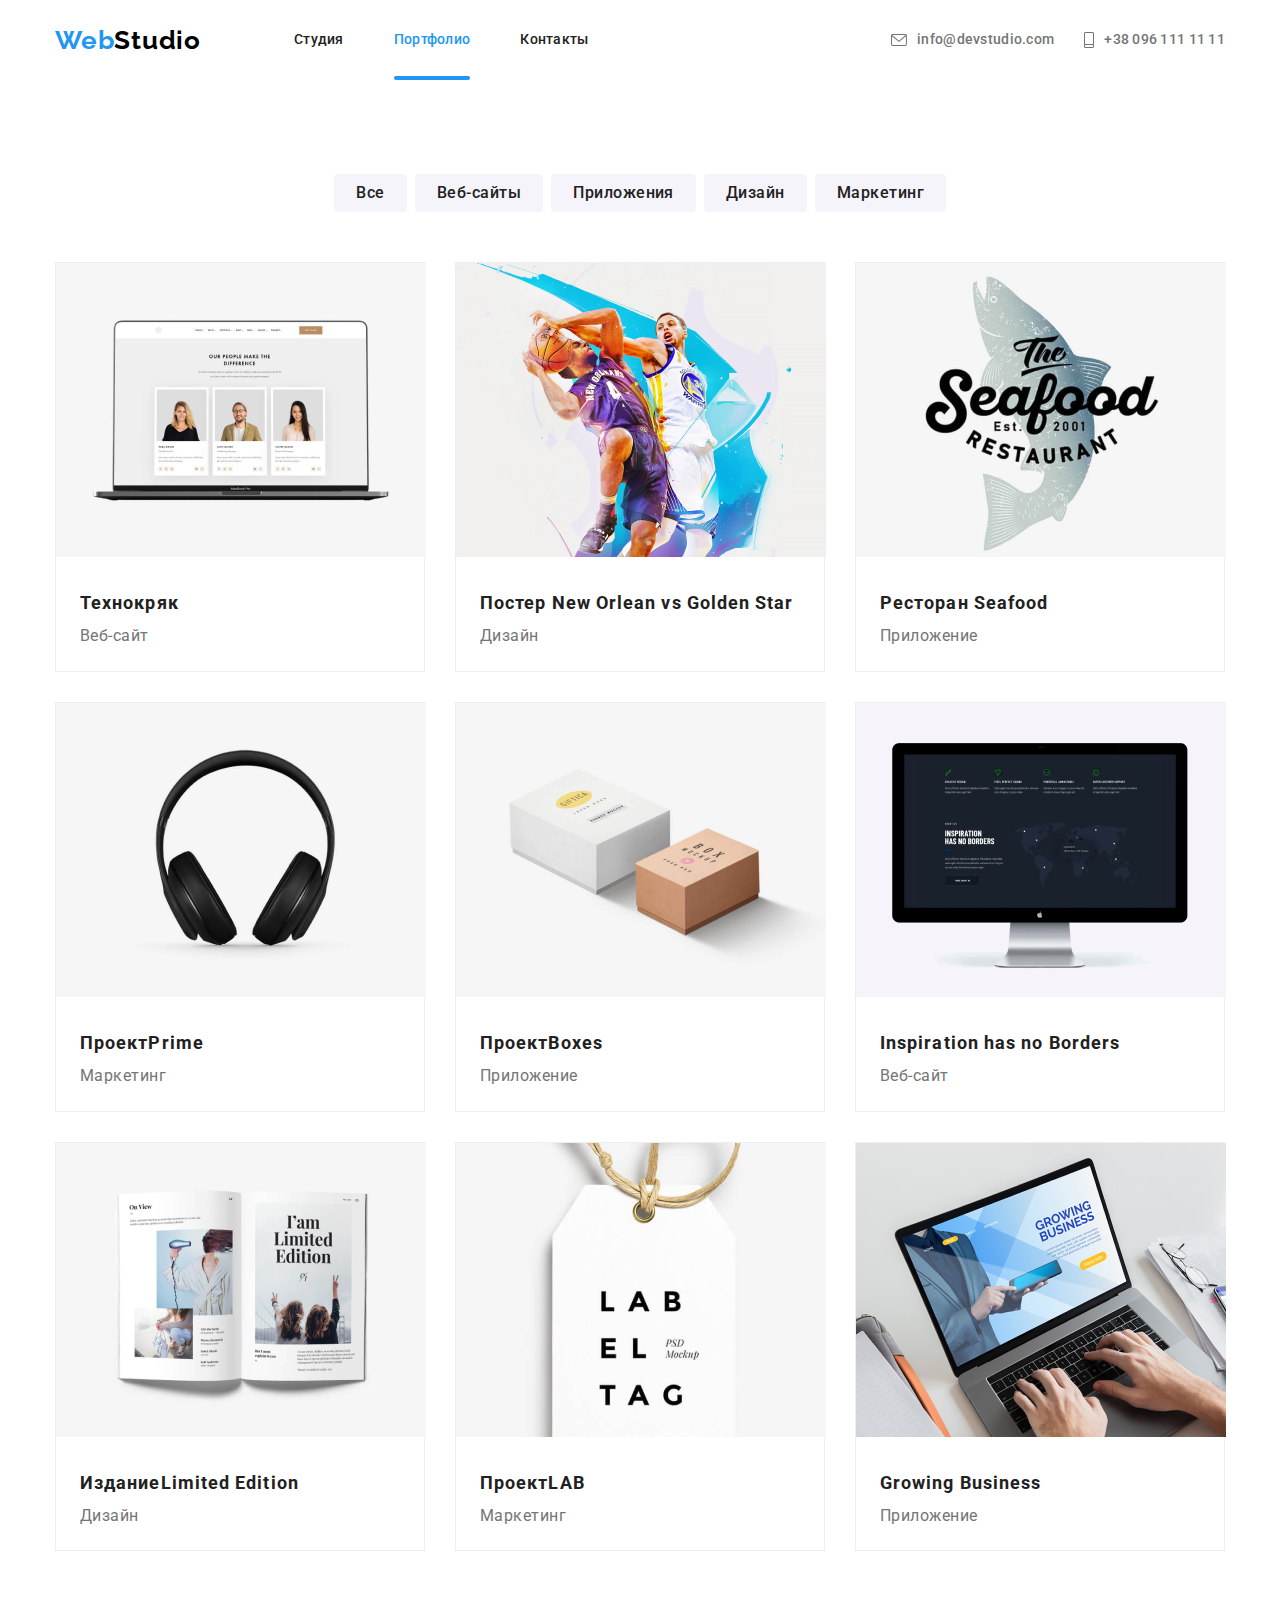
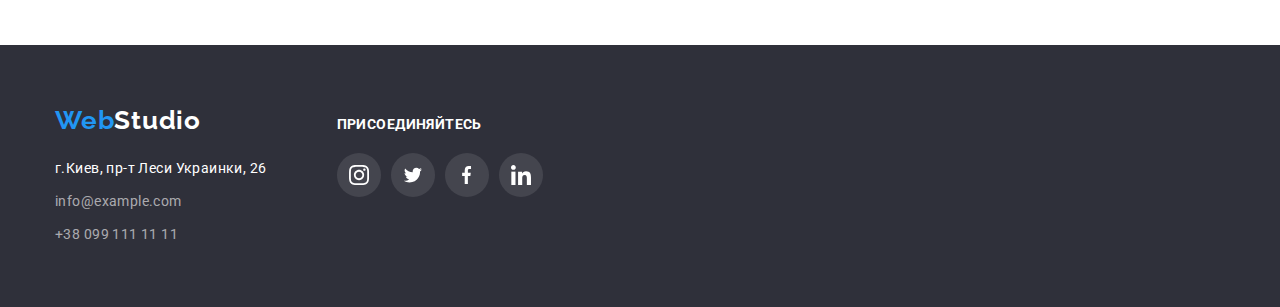
==== portfolio.html @ 663697dc "start footer" ====
<!DOCTYPE html>
<html lang="ru">
<head>
    <meta charset="UTF-8">
    <meta http-equiv="X-UA-Compatible" content="IE=edge">
    <meta name="viewport" content="width=device-width, initial-scale=1.0">
    <title>portfolio</title>
    <link rel="preconnect" href="https://fonts.googleapis.com">
    <link href="https://fonts.googleapis.com/css2?family=Raleway:wght@700&family=Roboto:wght@400;500;700;900&display=swap" rel="stylesheet">
    <link rel="preconnect" href="https://fonts.gstatic.com" crossorigin>
    <link rel="stylesheet" href="./css/modern-normalize.css">
    <link rel="stylesheet" href="./css/styles.css">
</head>
<body>
    <!--Шапка-->
    <header class="section-header">
        <!--Навигация-->
        <div class="container main-nav">
            <nav class="main-nav">
                <a class="logo link" href="/">Web<span class="logo-dark">Studio</span></a>
                <ul class="site-nav">
                     <li class="item"><a class="link" href="./index.html">Студия</a></li>
                     <li class="item"><a class="link current" href="./portfolio.html">Портфолио</a></li>
                     <li class="item"><a class="link" href="">Контакты</a></li>
                </ul>
            </nav>
            <ul class="contact-nav">
                <li class="contact-nav-item">
                <a href="mailto:info@devstudio.com" class="contact-nav-link">
                    <svg class="contact-nav-icon" 
                         width="16px" 
                         height="12px">
                        <use href="./images/icons.svg#icon-mail"></use>
                    </svg>info@devstudio.com</a>
                </li>         
                <li class="contact-nav-item">
                <a href="tel:+380991111111" class="contact-nav-link">
                    <svg class="contact-nav-icon" 
                         width="10px" 
                         height="16px" ><use href="./images/icons.svg#icon-phone"></use>
                    </svg>+38 096 111 11 11</a>
                </li>
            </ul>  
        </div>
    </header>
    <!----------Main-->
    <main>
    <!--Навигация-->
    <section class="section">
        <div class="container portfolio">
            <h1 class="visually-hidden">our works</h1>
            <ul class="filtr">
                <li class="item"><button class="button" type="button">Все</button></li>
                <li class="item"><button class="button" type="button">Веб-сайты</button></li>
                <li class="item"><button class="button" type="button">Приложения</button></li>
                <li class="item"><button class="button" type="button">Дизайн</button></li>
                <li class="item"><button class="button"  class="button-p"type="button">Маркетинг</button></li>
            </ul>
            <ul class="projects">
                <li class="projects-item">
                    <a href="" class="projects-link">
                        <div class="projects-item-wrap">
                            <img src="./images/img (2).png" alt="" width="370" height="294">
                            <p class="projects-link-text">Технокряк это современная площадка распространения коронавируса. Компании используют эту платформу для цифрового шпионажа и атак на защищённые сервера конкурентов.</p>
                        </div>
                            <div class="name-project">
                                <h2 class="projects-title">Технокряк</h2>
                                <p class="projects-text">Веб-сайт</p>
                            </div>
                    </a>
                </li>
                <li class="projects-item">
                    <a href="" class="projects-link">
                        <div class="projects-item-wrap">
                        <img src="./images/img (3).png" alt="" width="370" height="294">
                        <p class="projects-link-text">Технокряк это современная площадка распространения коронавируса. Компании используют эту платформу для цифрового шпионажа и атак на защищённые сервера конкурентов.</p>
                        </div>
                        <div class="name-project">
                            <h2 class="projects-title">Постер <span lang="en">New Orlean vs Golden Star</span></h2>
                            <p class="projects-text">Дизайн</p>
                        </div>
                    </a>
                </li>
                <li class="projects-item">
                    <a href="" class="projects-link">
                        <div class="projects-item-wrap">
                        <img src="./images/img.png" alt="" width="370" height="294">
                        <p class="projects-link-text"> Технокряк это современная площадка распространения коронавируса. Компании используют эту платформу для цифрового шпионажа и атак на защищённые сервера конкурентов.</p>
                        </div>
                        <div class="name-project">
                            <h2 class="projects-title">Ресторан <span lang="en">Seafood</span></h2>
                            <p class="projects-text">Приложение</p>
                        </div>
                    </a>
                </li>
                <li class="projects-item">
                    <a href="" class="projects-link">
                        <div class="projects-item-wrap">
                        <img src="./images/img (1).png" alt="" width="370" height="294">
                        <p class="projects-link-text"> Технокряк это современная площадка распространения коронавируса. Компании используют эту платформу для цифрового шпионажа и атак на защищённые сервера конкурентов.</p>
                        </div>
                        <div class="name-project">
                            <h2 class="projects-title">Проект<span lang="en">Prime</span></h2>
                            <p class="projects-text">Маркетинг</p>
                        </div>
                    </a>
                </li>
                <li class="projects-item">
                    <a href="" class="projects-link">
                        <div class="projects-item-wrap">
                        <img src="./images/img (4).png" alt="" width="370" height="294">
                        <p class="projects-link-text"> Технокряк это современная площадка распространения коронавируса. Компании используют эту платформу для цифрового шпионажа и атак на защищённые сервера конкурентов.</p>
                        </div>
                        <div class="name-project">
                            <h2 class="projects-title">Проект<span lang="en">Boxes</span></h2>
                            <p class="projects-text">Приложение</p>
                        </div>
                    </a>
                </li>
                <li class="projects-item">
                    <a href="" class="projects-link">
                        <div class="projects-item-wrap">
                        <img src="./images/img (5).png" alt="" width="370" height="294">
                        <p class="projects-link-text"> Технокряк это современная площадка распространения коронавируса. Компании используют эту платформу для цифрового шпионажа и атак на защищённые сервера конкурентов.</p>
                        </div>
                        <div class="name-project">
                            <h2 class="projects-title"><span lang="en">Inspiration has no Borders</span></h2>
                            <p class="projects-text">Веб-сайт</p>
                        </div>
                    </a>
                </li>
                <li class="projects-item">
                    <a href="" class="projects-link">
                        <div class="projects-item-wrap">
                        <img src="./images/img (6).png" alt="" width="370" height="294">
                        <p class="projects-link-text"> Технокряк это современная площадка распространения коронавируса. Компании используют эту платформу для цифрового шпионажа и атак на защищённые сервера конкурентов.</p>
                        </div>
                        <div class="name-project">
                            <h2 class="projects-title">Издание<span lang="en">Limited Edition</span></h2>
                            <p class="projects-text">Дизайн</p>
                        </div>
                    </a>    
                </li>
                <li class="projects-item">
                    <a href="" class="projects-link">
                        <div class="projects-item-wrap">
                        <img src="./images/img (7).png" alt="" width="370" height="294">
                        <p class="projects-link-text"> Технокряк это современная площадка распространения коронавируса. Компании используют эту платформу для цифрового шпионажа и атак на защищённые сервера конкурентов.</p>
                        </div>                        
                        <div class="name-project">
                            <h2 class="projects-title">Проект<span lang="en">LAB</span></h2>
                            <p class="projects-text">Маркетинг</p>
                        </div>
                    </a>
                    </li>
                <li class="projects-item">
                    <a href="" class="projects-link">
                        <div class="projects-item-wrap">
                        <img src="./images/img (8).png" alt="" width="370" height="294">
                        <p class="projects-link-text"> Технокряк это современная площадка распространения коронавируса. Компании используют эту платформу для цифрового шпионажа и атак на защищённые сервера конкурентов.</p>
                        </div>
                        <div class="name-project">
                            <h2 class="projects-title"><span lang="en">Growing Business</span></h2>
                            <p class="projects-text">Приложение</p>
                        </div>
                    </a>
                </li>
            </ul>
        </div>
    </section>
    </main>
    <!--Подвал-->
    <footer class="footer-section">
        <div class="container">
            <div class="nav-footer">
                 <div class="contact-social-link">
                     <a class="logo link" href="/">Web<span class="logo-light">Studio</span></a>
                     <address class="address">
                         <ul class="footer">
                             <li class="footer-item"><a class="footer-adress" href="https://goo.gl/maps/55i3DgBXtHAcoqPj8" target="_blank">г.Киев, пр-т Леси Украинки, 26</a></li>
                             <li class="footer-item"><a class="footer-link" href="mailto:info@example.com">info@example.com</a></li>
                             <li class="footer-item"><a class="footer-link" href="tel:+380991111111">+38 099 111 11 11</a></li>
                         </ul>    
                     </address>
                 </div>
                 <div class="join-social-link">
                     <h2 class="join">ПРИСОЕДИНЯЙТЕСЬ</h2>
                         <ul class="footer-social-list">
                             <li class="footer-social-item">
                                 <a href="" class="footer-social-link">
                                     <svg class="footer-social-icon" width="20" height="20">
                                        <use href="./images/icons.svg#icon-inst"></use>
                                     </svg>
                                 </a>
                             </li>
                             <li class="footer-social-item">
                                <a href="" class="footer-social-link">
                                    <svg class="footer-social-icon" width="20" height="16.25">
                                        <use href="./images/icons.svg#icon-twitter"></use>
                                    </svg> 
                                </a>
                            </li>
                            <li class="footer-social-item">
                                <a href="" class="footer-social-link">
                                    <svg class="footer-social-icon" width="10" height="20">
                                        <use href="./images/icons.svg#icon-fb"></use>
                                    </svg>
                                </a>
                            </li>
                            <li class="footer-social-item">
                                <a href="" class="footer-social-link">
                                    <svg class="footer-social-icon" width="20" height="20">
                                        <use href="./images/icons.svg#icon-linkedin"></use>
                                    </svg>
                                </a>
                            </li>
                         </ul>
                 </div>
            </div>
        </div>    
    </footer>
</body>    
</html>
---- css/styles.css ----
/* цвет основного текста #212121 */
/* вторичный цвет #757575 */
/* синий #2196F3 */
/* белый #FFFFFF */
/* банер фон #2F303A */

:root {
    --primery-text-color: #212121;
    --secondary-text-color: #757575;
    --blue: #2196F3;
    --white: #FFFFFF;
    --banner: #2F303A;
}

body {
    font-family: Roboto, sans-serif;
    font-size: 14px;
    line-height: 1.71;
    letter-spacing: 0.03em;
    color: var(--secondary-text-color);
}

h1, h2, h3, p {
    margin: 0;
}

ul {
    margin: 0;
    padding: 0;
    list-style: none;
}

.section{
    max-width: 1600px;
    margin: 0 auto;
    padding: 94px 0;
}

.container{
    width: 1200px;
    padding-left: 15px;
    padding-right: 15px;
    margin-left: auto;
    margin-right: auto;
}

/* ---------скрытое---------- */

.visually-hidden {
    position: absolute;
    clip: rect(0 0 0 0);
    width: 1px;
    height: 1px;
    margin: -1px;
    border: 0;
    padding: 0;
    overflow: hidden;
}

/* ------------------------Шапка------------------------------ */

.section-header{
    max-width: 1600px;
    margin: 0 auto;
    border-bottom: 1px;
    background-color: var(--white);
}

.logo{
    font-family: Raleway, sans-serif;
    font-weight: 700;
    font-size: 26px;
    line-height: 1.19;
    letter-spacing: 0.03em;
    color: var(--blue);
}

.logo-dark{
    color: #000;
}

.logo-light{
    color: #FFF;
}

/* ----------------Навигация-------------------- */

.main-nav{
    display: flex;
    align-items: center;
}

.site-nav{
    display: flex;
    margin-left: 93px;
}

.site-nav .item:not(:last-child){
    margin-right: 50px;
}

.contact-nav{
    display: flex;
    margin-left: auto;
}
  
.site-nav .link {
    padding: 32px 0;
    display: flex;
    position: relative;

    font-weight: 500;
    font-size: 14px;
    line-height: 1.14;
    letter-spacing: 0.02em;
    color: var(--primery-text-color);
}

.site-nav .link.current{
    color: var(--blue);
}

.current::after {
    content: '';
    width: 100%;
    height: 4px;
    position: absolute;
    display: block;
    bottom: 0;

    background: #2196F3;
    border-radius: 2px;
}

.link, .contact-nav-link {
    text-decoration: none;
    transition: color 250ms cubic-bezier(0.4, 0, 0.2, 1);
}


.link:hover,
.link:focus{
    color: var(--blue);
} 

.contact-nav-link:hover,
.contact-nav-link:focus{
    color: var(--blue);
}


.contact-nav {
    display: flex;
}

.contact-nav-item{
    display: flex;
}

.contact-nav-link{
    align-items: center;
    padding: 32px 0;
    display: flex;
 
    font-weight: 500;
    font-size: 14px;
    line-height: 1.14;
    letter-spacing: 0.02em;
    color: var(--secondary-text-color);
    transition: color 250ms cubic-bezier(0.4, 0, 0.2, 1);
}

.contact-nav-item + .contact-nav-item{
    margin-left: 30px;
}

.contact-nav-icon{
    margin-right: 10px;
    fill: currentColor;
}

/* -----------------------кнопка--------------------------*/

.button{
    border-radius: 4px;
    padding: 10px 25px;
    min-width: 186px;
    border: transparent;

    font-weight: 700;
    font-size: 16px;
    line-height: 1.62;
    text-align: center;
    cursor: pointer;

    color: var(--white);
    background-color:var(--blue);

    transition: color 250ms cubic-bezier(0.4, 0, 0.2, 1), background-color 250ms cubic-bezier(0.4, 0, 0.2, 1);
}

.filtr .button{

    border-radius: 4px;
    min-width: 73px;
    padding: 6px 22px;
    border: transparent;

    font-weight: 500;
    font-size: 16px;
    line-height: 1.62;
    cursor: pointer;
    letter-spacing: 0.03em;

    color: var(--primery-text-color);
    background-color: #F5F4FA;
    transition: color 250ms cubic-bezier(0.4, 0, 0.2, 1), background-color 250ms cubic-bezier(0.4, 0, 0.2, 1); 
}

.button:hover,
.button:focus{
    cursor: pointer;
    color: var(--white);
    background-color: var(--blue);
    box-shadow: 0px 4px 4px rgba(0, 0, 0, 0.15);
    
}

/* ---------------------Подвал----------------- */

.nav-footer{
    display: flex;
    align-items: baseline;
}

.address{
    margin-top: 20px;
}

.join-social-link{
    margin-left: 70px;
}

.join{
    font-family: Roboto;
    font-style: normal;
    font-weight: bold;
    font-size: 14px;
    line-height: 1.14;
    letter-spacing: 0.03em;
    text-transform: uppercase;

    color: var(--white);
}

.footer-section{
    padding-top: 60px;
    padding-bottom: 60px;

    background-color: var(--banner);
}

.footer .footer-item + .footer-item {
    margin-top: 9px;
}

.footer-link{
    text-decoration: none;
    font-style: normal;
    font-weight: 400;
    font-size: 14px;
    line-height: 1.71;
    letter-spacing: 0.03em;
    color: rgba(255, 255, 255, 0.6);
}

.footer-adress{
    text-decoration: none;
    font-style: normal;
    font-weight: 400;
    font-size: 14px;
    line-height: 1.71;
    letter-spacing: 0.03em;
    color: var(--white)
}

.footer-social-list{
    margin-top: 20px;
    display: flex;
    justify-content: center;
}

.footer-social-item{
    width: 44px;
    height: 44px;
}

.footer-social-item + .footer-social-item{
    margin-left: 10px;
}

.footer-social-link{
    display: flex;
    width: 100%;
    height: 100%;
    border-radius: 50%;
    align-items: center;
    justify-content: center;
    background-color:rgba(255, 255, 255, 0.1);;
    color: var(--white);
    transition: color 250ms cubic-bezier(0.4, 0, 0.2, 1), background-color 250ms cubic-bezier(0.4, 0, 0.2, 1); 
}

.footer-social-icon{
    fill: currentColor;
}

.footer-social-link:hover,
.footer-social-link:focus {
    background-color: var(--blue);
    color: var(--white);
}

.subscribe-social-link{
    margin-left: 93px;
}

.subscribe{
    font-family: Roboto;
    font-style: normal;
    font-weight: bold;
    font-size: 14px;
    line-height: 1.14;
    letter-spacing: 0.03em;
    text-transform: uppercase;

    color: var(--white);
}

.online-form{
    margin-top: 20px;
}

.online-imput{
    width: 358px;
    height: 50px;
    padding: 15px 295px 15px 16px;
    border: 1px solid rgba(255, 255, 255, 0.3);
    box-sizing: border-box;
    filter: drop-shadow(0px 4px 4px rgba(0, 0, 0, 0.15));
    border-radius: 4px;
    background-color: transparent;
}





/* -------------------------------Hero------------------------ */

.hero {
    max-width: 1600px;
    margin: 0 auto;
    padding: 200px 0;
    text-align: center;
    background-color: var(--banner);
    background-image: linear-gradient(rgba(47, 48, 58, 0.4), rgba(47, 48, 58, 0.4)), url(../images/hero-bg.jpg); 
    background-repeat: no-repeat;
    background-position: center;
    background-size: cover;
}

.hero-title{
    margin-top: 0;
    margin-bottom: 30px;
    
    font-weight: 900;
    font-size: 44px;
    line-height: 1.36;
    text-align: center;
    letter-spacing: 0.06em;
    text-transform: uppercase;

    color: var(--white);
}

/* --------------------------Наши преимущества--------------------- */

.features-section{
    max-width: 1600px;
    margin: 0 auto;
    padding-bottom: 0;
}

.features{
    display: flex;   
}

.features .item + .item {
    margin-left: 30px;
}

.features .item{
    width: 270px;
}

.features .title {
    margin-bottom: 10px;
    width: 270px;

    font-weight: 700;
    font-size: 14px;
    line-height: 1.14;
    letter-spacing: 0.03em;
    text-transform: uppercase;
    color: var(--primery-text-color);
}

.features-picture{
    display: flex;
    justify-content: center;
    align-items: center;
    margin-bottom: 30px;
    width: 270px;
    height: 120px;
    background: #F5F4FA;
    border-radius: 4px;
}



/* -------------------------Наша деятельность------------------------ */

.work-section .section-title{
    
    padding-top: 0;
}

.section-team{
    background-color: #F5F4FA;
}

.works{
    display: flex;
}

.works .img{
    display: block;
    max-width: 100%;
    height: auto;
}

.works .item + .item {
    margin-left: 30px;
}

.item{
    display: block;
    /* position: relative; */
}

.item-wrap{
    position: relative;
}

.item-text{
    width: 370px;
    height: 70px;
    position: absolute;
    bottom: 0;
    left: 0;
    padding: 27px;
    font-size: 14px;
    line-height: 1.14;
    text-align: center;
    letter-spacing: 0.03em;
    text-transform: uppercase;
    background-color: rgba(47, 48, 58, 0.8);

    color: var(--white);
}


/* --------------------Команда-------------------------- */

.section-title{
    margin-bottom: 50px;

    font-weight: 700;
    font-size: 36px;
    line-height: 1.16;
    text-align: center;
    letter-spacing: 0.03em;

    color: var(--primery-text-color);
}

.team{
    display: flex;

    text-align: center;
    
}

.team .item{ 
    background: #FFFFFF;
    box-shadow: 0px 1px 3px rgba(0, 0, 0, 0.12), 0px 1px 1px rgba(0, 0, 0, 0.14), 0px 2px 1px rgba(0, 0, 0, 0.2);
}

.team .item + .item{
    margin-left: 30px;
}

.name{
    padding: 30px 0;
}

.team-title {
    margin-bottom: 10px;
    font-weight: 500;
    font-size: 16px;
    line-height: 1.18;
    letter-spacing: 0.03em;
    color: var(--primery-text-color);
}
.team-text {
    margin-bottom: 16px;
    font-weight: 400;
    font-size: 16px;
    line-height: 1.18;
    letter-spacing: 0.03em;
}

.team-social-list{
    display: flex;
    justify-content: center;
}

.team-social-item{
    width: 44px;
    height: 44px;
}

.team-social-item + .team-social-item{
    margin-left: 10px;
}

.team-social-link{
    display: flex;
    width: 100%;
    height: 100%;
    border-radius: 50%;
    align-items: center;
    justify-content: center;
    color: #afb1b8;
    transition: color 250ms cubic-bezier(0.4, 0, 0.2, 1), background-color 250ms cubic-bezier(0.4, 0, 0.2, 1);
}

.team-social-icon{
    fill: currentColor;
}

.team-social-link:hover,
.team-social-link:focus {
    background-color: var(--blue);
    color: var(--white);
}

/* ------------------Постоянные клиенты------------ */

.clients-social-list{
    display: flex;
    justify-content: center;
}

.client-social-item{
    width: 170px;
    height: 92px;
}

.client-social-item + .client-social-item{
    margin-left: 30px;
}

.client-social-link{
    display: flex;
    width: 100%;
    height: 100%;
    border-radius: 4px;
    align-items: center;
    justify-content: center;
    color: #afb1b8;
    border: 1px solid #AFB1B8;
    transition: color 250ms cubic-bezier(0.4, 0, 0.2, 1), border-color 250ms cubic-bezier(0.4, 0, 0.2, 1);
}

.client-social-icon{
    fill: currentColor;
}

.client-social-link:hover,
.client-social-link:focus {
    border-color: var(--blue);
    color: var(--blue);
}

/* ---------------------Портфолио----------------- */

.filtr{
    display: flex;
    justify-content: center;
    margin-bottom: 50px;
    
}

.filtr .item + .item{
    margin-left: 8px;
}

.filtr .item{
    font-weight: 500;
    font-size: 16px;
    line-height: 1.62;
    letter-spacing: 0.03em;
    color: va(--primery-text-color);
}

.projects{
    display: flex;
    flex-wrap: wrap;
}

.projects-item{
    width: 370px;
    margin-right: 30px;
    margin-bottom: 30px;
    border: 1px solid #EEEEEE;
    background: #FFFFFF;

}

.projects-item:nth-child(3n){
    margin-right: 0;
}

.projects-item:nth-last-child(-n + 3){
    margin-bottom: 0;
}

.projects-link{
    display: block;
    text-decoration: none;
    width: 370px;
    transition: box-shadow 250ms cubic-bezier(0.4, 0, 0.2, 1)
}

.projects-item-wrap{
    position: relative;
    overflow: hidden;
}

.projects-link-text{
    position: absolute;
    top: 0;
    left: 0;
    background-color: rgba(33, 150, 243, 0.9);
    padding: 63px 24px;

    font-size: 18px;
    line-height: 1.56;
    height: 100%;
    letter-spacing: 0.03em;
    color: var(--white);
    overflow: auto;
    transform: translateY(100%);
    transition: transform 250ms cubic-bezier(0.4, 0, 0.2, 1)
}

.projects-item:hover .projects-link-text{
    transform: translateY(0);
}

.projects-link:hover,
.projects-link:focus{
    box-shadow: 0px 1px 1px rgba(0, 0, 0, 0.12), 0px 4px 4px rgba(66, 11, 11, 0.06), 1px 4px 6px rgba(0, 0, 0, 0.16);
}

.projects-title{
    font-weight: 700;
    font-size: 18px;
    line-height: 2.00;
    letter-spacing: 0.06em;
    color: var(--primery-text-color);
}

.projects-text{
    font-weight: 400;
    font-size: 16px;
    line-height: 1.87;
    letter-spacing: 0.03em;
    color: var(--secondary-text-color);
}

.name-project{
    padding: 20px 24px;
}

/* --------------модальное окно---------- */

.backdrop{
    position: fixed;
    width: 100%;
    height: 100%;
    top: 0;
    left: 0;
    background:rgba(0, 0, 0, 0.2);
    transition: opacity 700ms, visibility 700ms;
}

.backdrop .is-hidden .modal{
    transform: scale(1.5);
    transition: transform 700ms;
}

.modal{
    position: absolute;
    min-width: 528px;
    min-height: 581px;
    top: 50%;
    left: 50%;
    transform: scale(1);
    transform: translate(-50%, -50%);
    transition: transform 700ms;
    
    background-color: var(--white);
    box-shadow: 0px 1px 3px rgba(0, 0, 0, 0.12), 0px 1px 1px rgba(0, 0, 0, 0.14), 0px 2px 1px rgba(0, 0, 0, 0.2);
    border-radius: 4px;
    
}

.modal-close{
    position: absolute;
    width: 30px;
    height: 30px;
    right: 8px;
    top: 8px;
    background: #FFFFFF;
    border: 1px solid rgba(0, 0, 0, 0.1);
    border-radius: 50%;
    display: flex;
    align-items: center;
    justify-content: center;
}

.is-hidden{
    visibility: hidden;
    opacity: 0;
    pointer-events: 0;
}
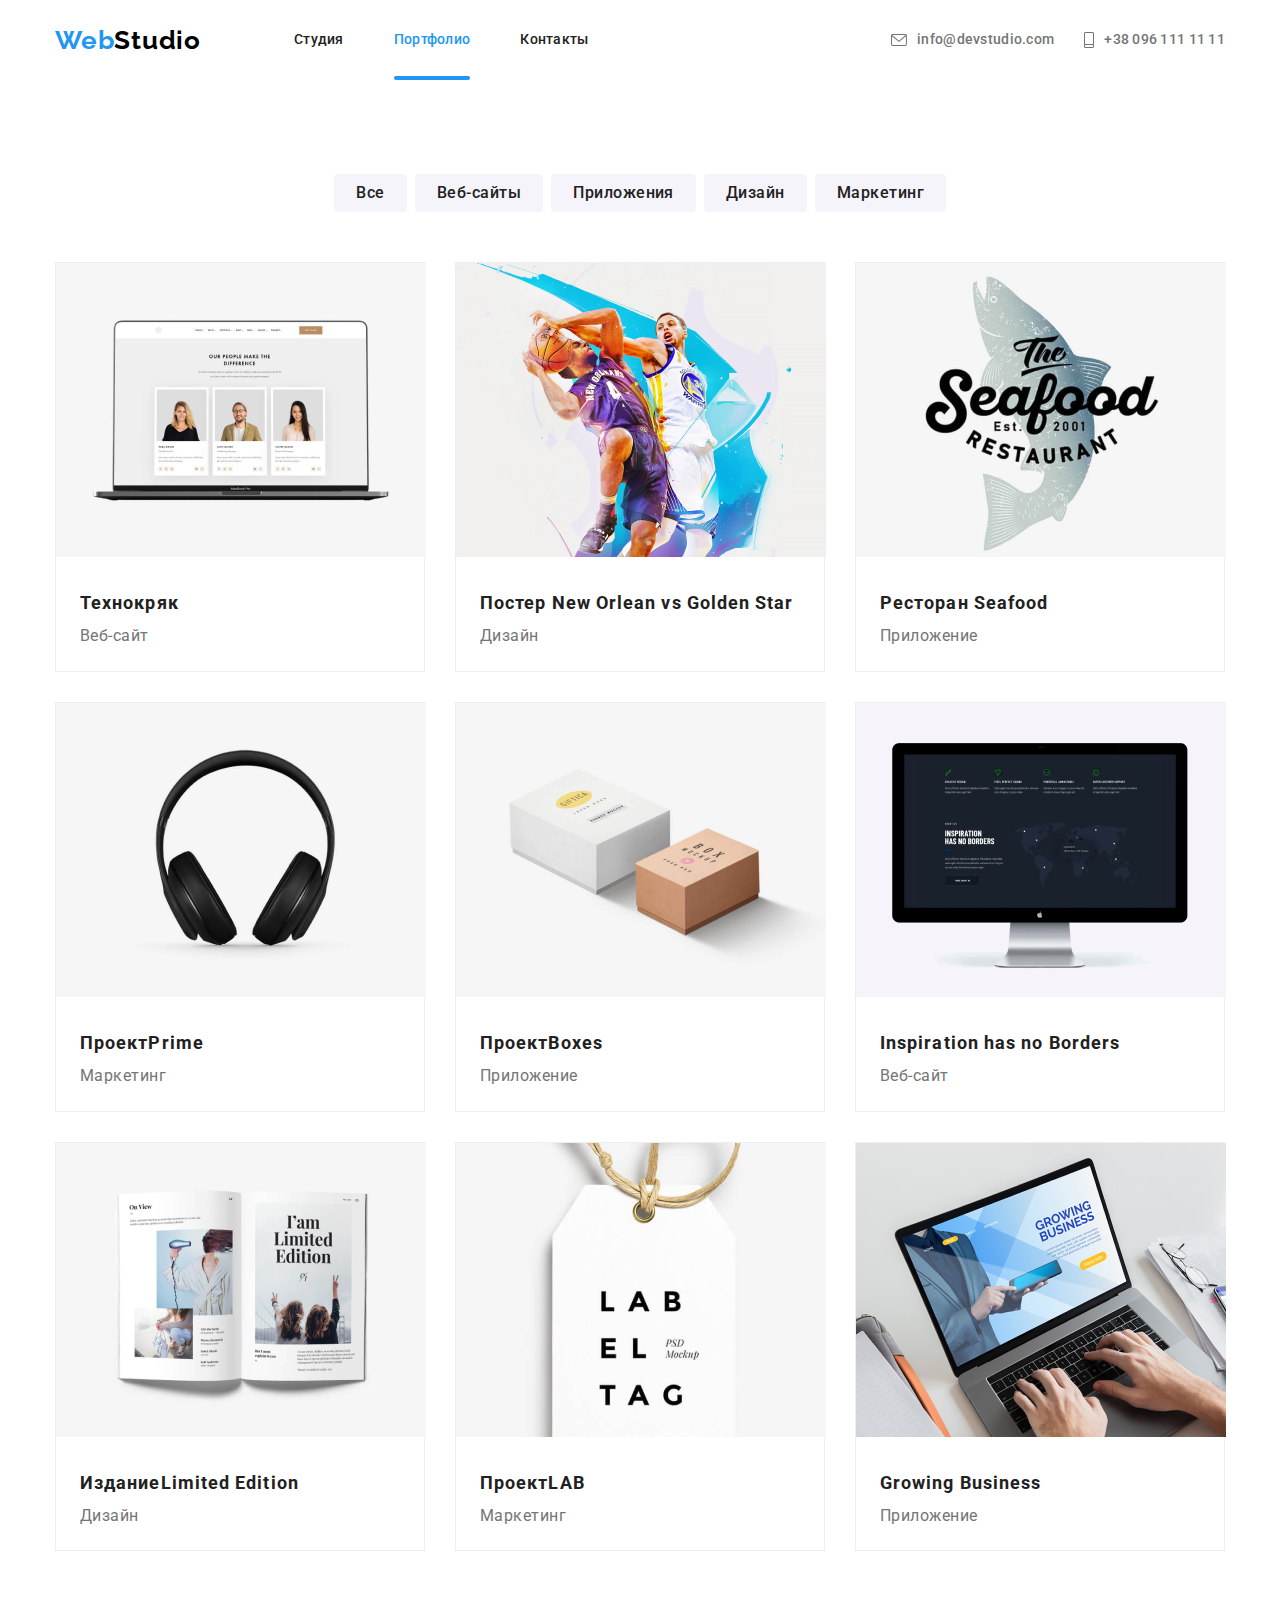
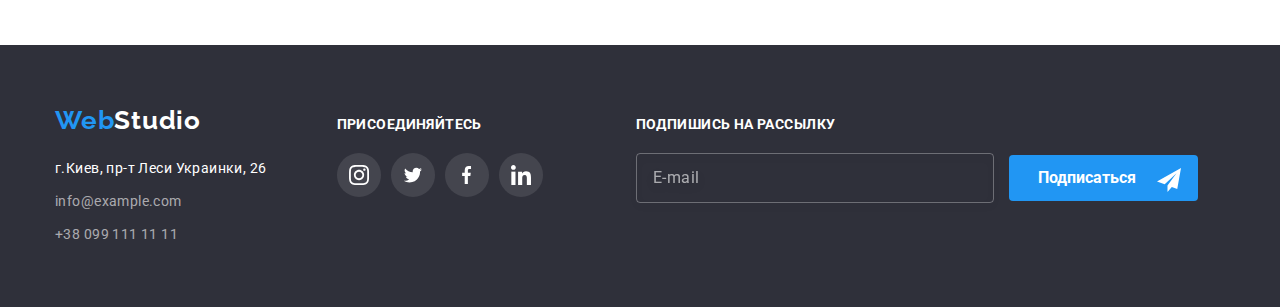
==== commit 03a8440c: "12" ====
--- a/portfolio.html
+++ b/portfolio.html
@@ -216,6 +216,21 @@
                             </li>
                          </ul>
                  </div>
+                 <div class="subscribe-social-link">
+                    <h2 class="subscribe"> подпишись на рассылку </h2>
+                    <form action="#" class="online-form">
+                        <input type="text"
+                           class="online-imput"
+                           name="online-name"
+                           placeholder="E-mail"
+                        />
+                        <button class="button" type="submit">Подписаться 
+                           <svg class="subscribe-button-icon" width="24" height="24">
+                               <use href="./images/icons.svg#icon-telegram"></use>
+                           </svg>
+                       </button> 
+                    </form>
+                </div>
             </div>
         </div>    
     </footer>
--- a/css/styles.css
+++ b/css/styles.css
@@ -186,6 +186,7 @@
     padding: 10px 25px;
     min-width: 186px;
     border: transparent;
+    position: relative;
 
     font-weight: 700;
     font-size: 16px;
@@ -344,17 +345,47 @@
 .online-imput{
     width: 358px;
     height: 50px;
+    margin-right: 12px;
     padding: 15px 295px 15px 16px;
     border: 1px solid rgba(255, 255, 255, 0.3);
     box-sizing: border-box;
     filter: drop-shadow(0px 4px 4px rgba(0, 0, 0, 0.15));
     border-radius: 4px;
     background-color: transparent;
-}
-
-
-
-
+    transition: color 250ms cubic-bezier(0.4, 0, 0.2, 1), border-color 250ms cubic-bezier(0.4, 0, 0.2, 1);
+}
+
+.online-imput::placeholder{
+    font-size: 16px;
+    line-height: 1.25;
+    display: flex;
+    align-items: center;
+    letter-spacing: 0.03em;
+
+    color: rgba(255, 255, 255, 0.6);
+    transition: color 250ms cubic-bezier(0.4, 0, 0.2, 1);
+}
+
+.online-imput:focus{
+    border-color: var(--white);
+}
+
+.online-imput:focus::placeholder{
+    color: var(--white);
+}
+
+.subscribe-button-icon{
+    position: absolute;
+    top: 13px;
+    right: 28px;
+    bottom: 13px;
+    left: 148px;
+
+}
+
+.online-form .button{
+    padding: 10px 62px 10px 29px;
+}
 
 /* -------------------------------Hero------------------------ */
 
